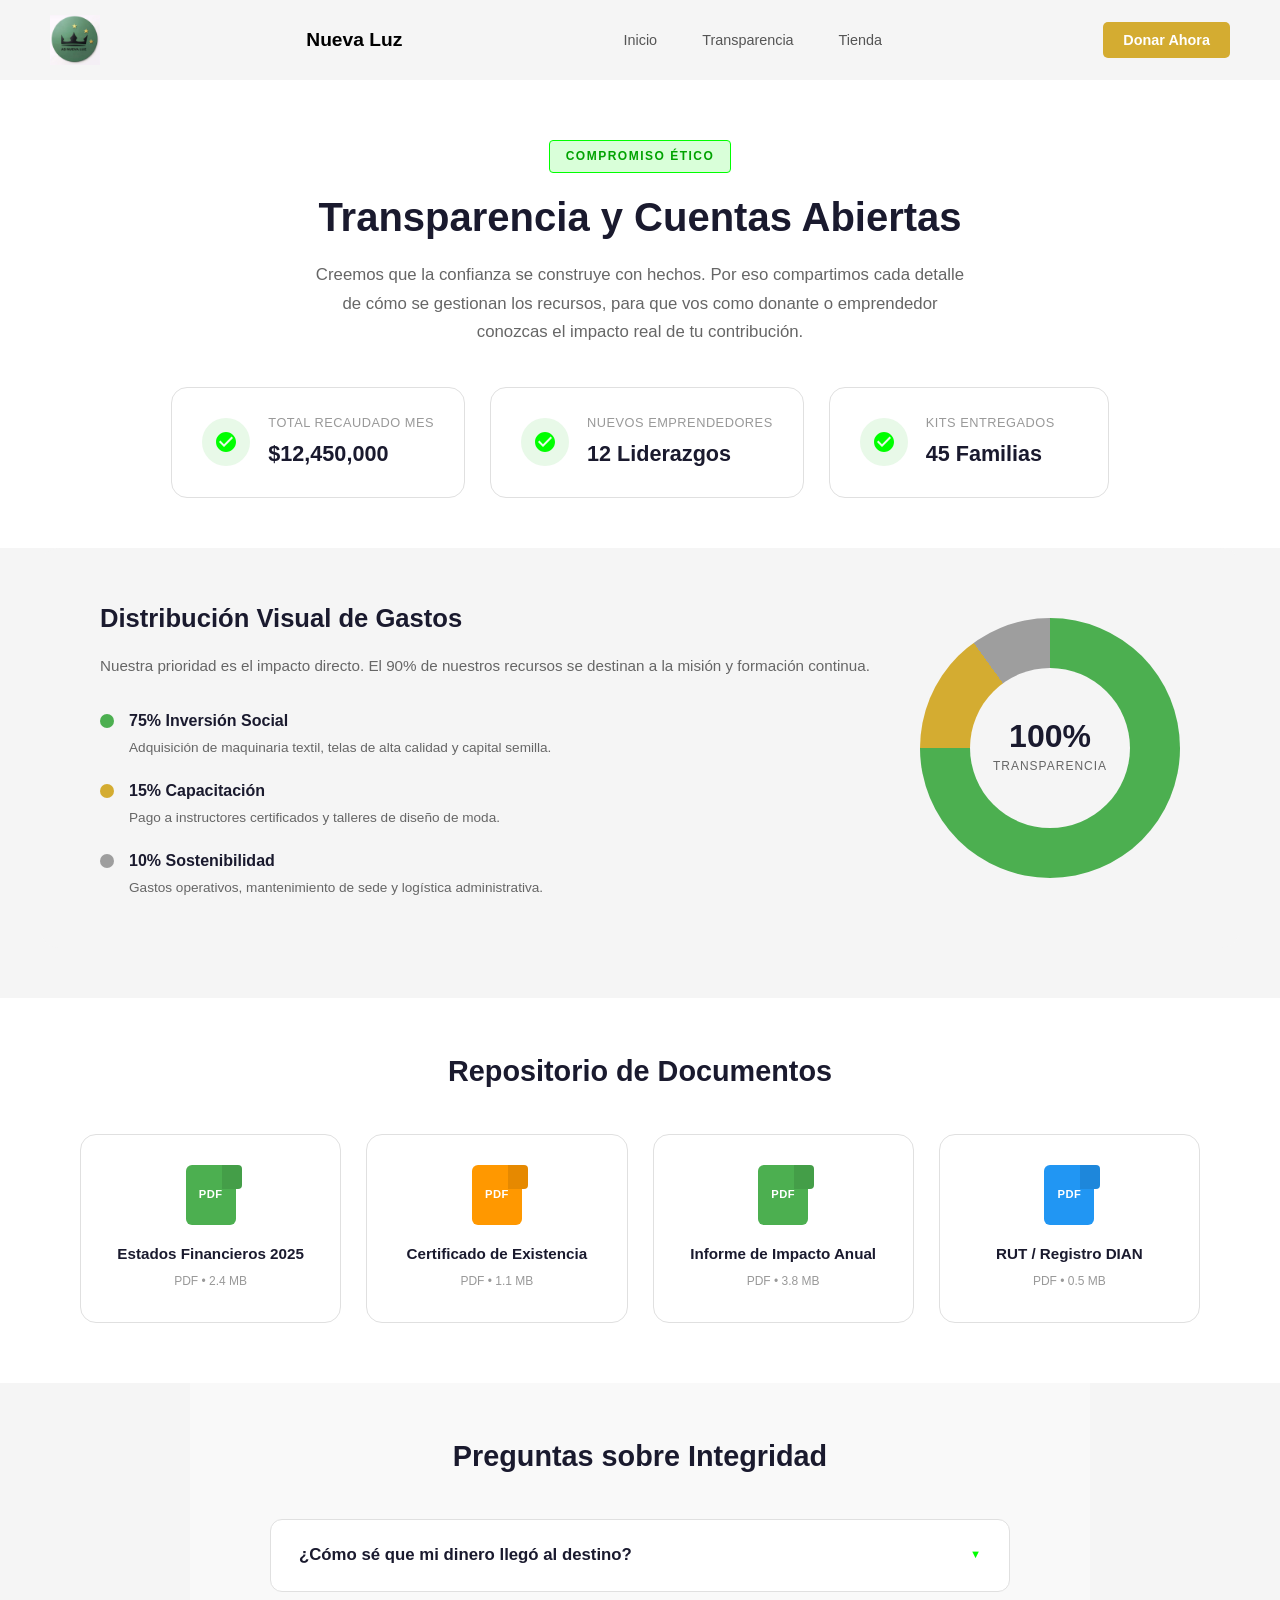
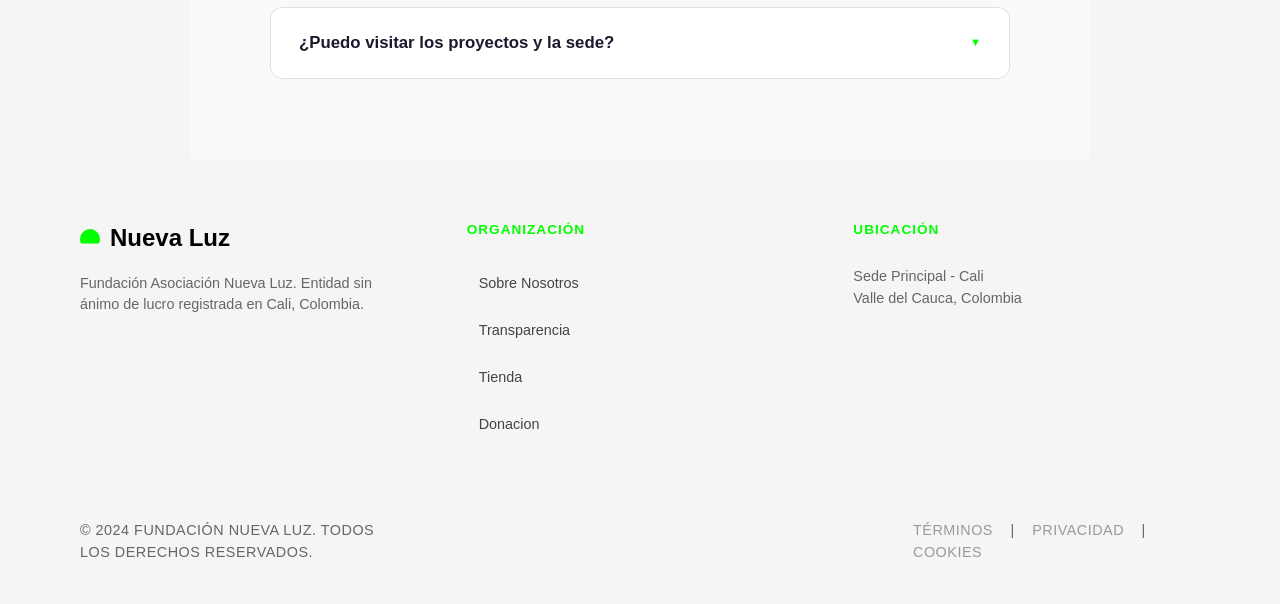
==== transparencia.html @ f875e0f9 "Initial commit" ====
<!DOCTYPE html>
<html lang="es">
<head>
    <meta charset="utf-8"/>
    <meta content="width=device-width, initial-scale=1.0" name="viewport"/>
    <link rel="stylesheet" href="css/plantilla/footer.css">
    <link rel="stylesheet" href="css/plantilla/navbar.css">
    <link rel="stylesheet" href="css/index.css">
    <link rel="stylesheet" href="css/transparencia.css">
    <link rel="icon" type="image/x-icon" href="img/logo.ico">
    <script src="js/funciones.js" defer></script>
    <title>ASNUEVALUZ</title>
</head>
<body>
    <header>
        <div id="navbar-dinamico"></div>
    </header>
    <main>
        <div class="transparencia-hero">
            <p class="hero-tag">COMPROMISO ÉTICO</p>
            <h1>Transparencia y Cuentas Abiertas</h1>
            <p class="hero-description">Creemos que la confianza se construye con hechos. Por eso compartimos cada detalle de cómo se gestionan los recursos, para que vos como donante o emprendedor conozcas el impacto real de tu contribución.</p>
        </div>

        <div class="stats-container">
            <div class="stat-card">
                <div class="stat-icon"></div>
                <div class="stat-content">
                    <p>Total Recaudado Mes</p>
                    <h3>$12,450,000</h3>
                </div>
            </div>
            <div class="stat-card">
                <div class="stat-icon"></div>
                <div class="stat-content">
                    <p>Nuevos Emprendedores</p>
                    <h3>12 Liderazgos</h3>
                </div>
            </div>
            <div class="stat-card">
                <div class="stat-icon"></div>
                <div class="stat-content">
                    <p>Kits Entregados</p>
                    <h3>45 Familias</h3>
                </div>
            </div>
        </div>

        <div class="gastos-container">
            <div class="gastos-info">
                <h2>Distribución Visual de Gastos</h2>
                <p>Nuestra prioridad es el impacto directo. El 90% de nuestros recursos se destinan a la misión y formación continua.</p>
                <div class="gastos-list">
                    <div class="gasto-item social">
                        <span class="gasto-indicator"></span>
                        <div class="gasto-text">
                            <h4>75% Inversión Social</h4>
                            <p>Adquisición de maquinaria textil, telas de alta calidad y capital semilla.</p>
                        </div>
                    </div>
                    <div class="gasto-item capacitacion">
                        <span class="gasto-indicator"></span>
                        <div class="gasto-text">
                            <h4>15% Capacitación</h4>
                            <p>Pago a instructores certificados y talleres de diseño de moda.</p>
                        </div>
                    </div>
                    <div class="gasto-item sostenibilidad">
                        <span class="gasto-indicator"></span>
                        <div class="gasto-text">
                            <h4>10% Sostenibilidad</h4>
                            <p>Gastos operativos, mantenimiento de sede y logística administrativa.</p>
                        </div>
                    </div>
                </div>
            </div>
            <div class="gastos-chart">
                <div class="donut-chart">
                    <div class="donut-center">
                        <span class="donut-percent">100%</span>
                        <span class="donut-label">Transparencia</span>
                    </div>
                </div>
            </div>
        </div>

        <div class="documentos-container">
            <h2>Repositorio de Documentos</h2>
            <div class="documentos-grid">
                <div class="documento-card">
                    <div class="doc-icon green">
                        <span>PDF</span>
                    </div>
                    <h4>Estados Financieros 2025</h4>
                    <p class="doc-info">PDF • 2.4 MB</p>
                </div>
                <div class="documento-card">
                    <div class="doc-icon orange">
                        <span>PDF</span>
                    </div>
                    <h4>Certificado de Existencia</h4>
                    <p class="doc-info">PDF • 1.1 MB</p>
                </div>
                <div class="documento-card">
                    <div class="doc-icon green">
                        <span>PDF</span>
                    </div>
                    <h4>Informe de Impacto Anual</h4>
                    <p class="doc-info">PDF • 3.8 MB</p>
                </div>
                <div class="documento-card">
                    <div class="doc-icon blue">
                        <span>PDF</span>
                    </div>
                    <h4>RUT / Registro DIAN</h4>
                    <p class="doc-info">PDF • 0.5 MB</p>
                </div>
            </div>
        </div>

        <div class="faq-container">
            <h2>Preguntas sobre Integridad</h2>
            <div class="faq-list">
                <details class="faq-item">
                    <summary>¿Cómo sé que mi dinero llegó al destino?</summary>
                    <div class="faq-answer">
                        <p>Cada donación se registra en nuestro sistema contable y se vincula directamente a un proyecto específico. Emitimos certificados de donación y publicamos informes trimestrales de ejecución de gasto donde puedes ver la compra de insumos y materiales con sus respectivas facturas.</p>
                    </div>
                </details>
                <details class="faq-item">
                    <summary>¿Puedo visitar los proyectos y la sede?</summary>
                    <div class="faq-answer">
                        <p>¡Absolutamente! Tenemos una política de puertas abiertas. Puedes agendar una visita a nuestra sede en Cali para conocer a los emprendedores y ver las máquinas de coser en funcionamiento. Creemos que la transparencia se vive en el terreno.</p>
                    </div>
                </details>
            </div>
        </div>
    </main>
    <div id="footer-dinamico"></div>
</body>
</html>
---- css/plantilla/footer.css ----
footer {
    background-color: #F5F5F5;
    padding: 60px 80px 40px 80px;
    font-family: 'Arial', sans-serif;
    color: #333;
}

/* Contenedor principal */
footer > div:first-child {
    display: flex;
    justify-content: space-between;
    align-items: flex-start;
    flex-wrap: wrap;
    gap: 40px;
    margin-bottom: 40px;
}

/* Estilo para cada columna */
footer div > div {
    flex: 1;
    min-width: 250px;
}

/* Espacio del logo y la descripcion */
footer h2 {
    font-size: 1.5rem;
    margin-bottom: 15px;
    color: #000;
    display: flex;
    align-items: center;
}

footer h2::before {
    content: '';
    display: inline-block;
    width: 20px;
    height: 20px;
    background-color: #00FF00; 
    border-radius: 50%;
    margin-right: 10px;
    clip-path: polygon(0% 0%, 100% 0%, 100% 75%, 0% 75%);
}

footer p {
    font-size: 0.9rem;
    line-height: 1.5;
    color: #666;
    max-width: 300px;
}

/* --- Colo de los titulos*/
footer h5 {
    color: #00FF00; 
    text-transform: uppercase;
    letter-spacing: 1px;
    font-size: 0.85rem;
    margin-bottom: 25px;
}

/* Quitar efecto lista */
footer ul {
    list-style: none;
    padding: 0;
    margin: 0;
}

footer ul li {
    margin-bottom: 12px;
}

footer ul li a {
    text-decoration: none;
    color: #444;
    font-size: 0.9rem;
    padding: 6px 12px; /* Espacio para el efecto de botón */
    border-radius: 5px;
    display: inline-block; /* Para que el fondo cubra bien el área */
    transition: all 0.3s ease;
}

/* Hover estilo boton verde */
footer ul li a:hover {
    background-color: #00FF00;
    color: #000;
}

/* CSS derechos de autor */
footer hr {
    border: 0;
    border-top: 1px solid #f0f0f0;
    margin-bottom: 25px;
}

footer > div:last-child {
    display: flex;
    justify-content: space-between;
    align-items: center;
    font-size: 0.75rem;
    color: #999;
    text-transform: uppercase;
    letter-spacing: 0.5px;
}

footer > div:last-child a {
    text-decoration: none;
    color: #999;
    margin: 0 5px;
    padding: 4px 8px; /* Espacio para el efecto de botón */
    border-radius: 4px;
    transition: all 0.3s ease;
}

/* Hover para enlaces de términos/cookies */
footer > div:last-child a:hover {
    background-color: #00FF00;
    color: #000;
}

/* Ajuste para dispositivos móviles */
@media (max-width: 768px) {
    footer {
        padding: 40px 20px;
    }
    footer > div:last-child {
        flex-direction: column;
        gap: 15px;
        text-align: center;
    }
}
---- css/plantilla/navbar.css ----
nav {
    display: flex;
    justify-content: space-between;
    align-items: center;
    padding: 15px 50px;
    background-color: #F5F5F5;
    font-family: 'Arial', sans-serif;
}

/* Estilo del Logo */
nav h2 {
    font-size: 1.2rem;
    color: #000;
    margin: 0;
}

/* Estilos de la lista (Menú central) */
nav ul {
    display: flex;
    list-style: none;
    margin: 0;
    padding: 0;
    gap: 15px; /* Espaciado entre los botones */
}

nav ul li a {
    text-decoration: none;
    color: #555;
    font-size: 0.9rem;
    font-weight: 500;
    padding: 8px 15px; /* Espaciado el cual hace que el hover tenfa un efecto visual tipo boton */
    border-radius: 5px;
    transition: all 0.5s ease; /* Transicion suave para color y fondo */
}

/* Coadigo dfel hover para las listas */
nav ul li a:hover {
    background-color: #00FF00; 
    color: #000;               
}

/* Css del boton de "Donar Ahora" */
a {
    text-decoration: none;
}
nav button {
    background-color: #d4ac31; 
    color: white;
    border: none;
    padding: 10px 20px;
    border-radius: 5px;
    font-weight: bold;
    cursor: pointer;
    font-size: 0.9rem;
    display: flex;
    align-items: center;
    gap: 8px; 
    transition: all 0.3s ease;
}

/* Hover del boton Donar ahora */
nav button:hover {
    background-color: #00FF00; /* El mismo verde */
    color: #000;
}
---- css/index.css ----
* {
    box-sizing: border-box;
    margin: 0;
    padding: 0;
}

body {
    font-family: 'Arial', sans-serif;
    color: #333;
}

.hero-container {
    height: 80vh; 
    background: linear-gradient(rgba(0, 0, 0, 0.7), rgba(0, 0, 0, 0.7)), url(../img/imagen-ejecutivos.png); 
    background-size: cover;
    background-position: center;
    display: flex;
    align-items: center;
    padding: 0 8%;
    color: #F5F5F5;
}

.hero-content {
    max-width: 700px;
}

.location-tag {
    background-color: rgba(0, 128, 0, 0.3);
    border: 1px solid #00FF00;
    color: #00FF00;
    display: inline-block;
    padding: 6px 14px;
    font-size: 0.85rem;
    font-weight: bold;
    text-transform: uppercase;
    margin-bottom: 20px;
    border-radius: 20px;
}

.hero-content h1 {
    font-size: 3.5rem;
    line-height: 1.1;
    margin-bottom: 20px;
    font-weight: 800;
}

.hero-content h1 span {
    color: #00FF00;
}

.hero-description {
    font-size: 1.1rem;
    line-height: 1.6;
    margin-bottom: 35px;
    color: #efefef;
}

.hero-buttons {
    display: flex;
    gap: 20px;
}

.btn-primary {
    background-color: #00FF00;
    color: #000;
    border: none;
    padding: 15px 30px;
    border-radius: 8px;
    font-weight: bold;
    font-size: 1rem;
    cursor: pointer;
    display: flex;
    align-items: center;
    gap: 10px;
    transition: transform 0.2s, background-color 0.3s;
}

.btn-primary:hover {
    background-color: #00cc00;
    transform: translateY(-3px);
}

.btn-secondary {
    background-color: rgba(255, 255, 255, 0.1);
    color: white;
    border: 1px solid rgba(255, 255, 255, 0.4);
    padding: 15px 30px;
    border-radius: 8px;
    font-weight: bold;
    font-size: 1rem;
    cursor: pointer;
    backdrop-filter: blur(5px);
    transition: all 0.3s;
}

.btn-secondary:hover {
    background-color: white;
    color: black;
}

.mision-container {
    background-color: #f8f5f0;
    padding: 80px 8%;
    text-align: center;
}

.mision-container > section:first-child {
    max-width: 800px;
    margin: 0 auto 50px auto;
}

.mision-container h2 {
    font-size: 2.2rem;
    color: #000;
    margin-bottom: 15px;
}

.mision-container p {
    color: #666;
    font-size: 1.1rem;
    line-height: 1.5;
}

.mision-container > section:last-child {
    display: flex;
    justify-content: center;
    gap: 30px;
    flex-wrap: wrap;
    max-width: 1200px;
    margin: 0 auto;
}

.mision-container article {
    background-color: #ffffff;
    border: 1px solid #e0e0e0;
    border-radius: 20px; 
    padding: 40px 30px;
    flex: 1;
    min-width: 300px;
    text-align: left; 
    transition: transform 0.3s ease, box-shadow 0.3s ease;
}

.mision-container article:hover {
    transform: translateY(-5px);
    box-shadow: 0 10px 20px rgba(0,0,0,0.08);
}

.mision-container article::before {
    content: '';
    display: block;
    width: 50px;
    height: 50px;
    background-color: #e8f9e8; 
    border-radius: 12px;
    margin-bottom: 25px;
}

.mision-container article h3 {
    font-size: 1.3rem;
    margin-bottom: 15px;
    color: #000;
}

.transparencia-container {
    display: flex;
    padding: 80px 8%;
    gap: 50px;
    align-items: center;
    background-color: #ffffff;
    max-width: 1400px;
    margin: 0 auto;
}

.transparencia-texto {
    flex: 1;
    min-width: 300px;
}

.transparencia-texto h2 {
    font-size: 2.2rem;
    margin-bottom: 20px;
}

.transparencia-texto p {
    font-size: 1.1rem;
    color: #555;
    margin-bottom: 30px;
    line-height: 1.6;
}

.transparencia-tarjetas {
    flex: 1;
    display: flex;
    flex-direction: column;
    gap: 20px;
    min-width: 300px;
}

.card-stat {
    background-color: #f8f5f0;
    padding: 30px;
    border-radius: 15px;
    border-left: 5px solid #00FF00;
}

.card-stat h4 {
    font-size: 1.2rem;
    margin-bottom: 15px;
}

.card-stat ul {
    list-style: none;
    margin-bottom: 15px;
}

.card-stat li {
    margin-bottom: 8px;
    color: #555;
}

.card-stat blockquote {
    font-style: italic;
    color: #666;
    border-top: 1px solid #ddd;
    padding-top: 15px;
    margin-top: 15px;
}

.card-stat cite {
    display: block;
    margin-top: 10px;
    font-weight: bold;
    font-size: 0.9rem;
}

.tienda-container {
    padding: 80px 8%;
    background-color: #f8f5f0;
    text-align: center;
}

.tienda-header {
    margin-bottom: 50px;
}

.tienda-header h2 {
    font-size: 2.2rem;
    margin-bottom: 15px;
}

.tienda-grid {
    display: grid;
    grid-template-columns: repeat(auto-fit, minmax(300px, 1fr));
    gap: 30px;
    max-width: 1200px;
    margin: 0 auto;
}

.producto-card {
    background: #ffffff;
    border-radius: 15px;
    overflow: hidden;
    box-shadow: 0 4px 15px rgba(0,0,0,0.05);
    transition: transform 0.3s ease;
    text-align: left;
    display: flex;
    flex-direction: column;
}

.producto-card:hover {
    transform: translateY(-5px);
}

.producto-card img {
    width: 100%;
    height: 250px;
    object-fit: cover;
}

.producto-info {
    padding: 25px;
    display: flex;
    flex-direction: column;
    flex-grow: 1;
}

.producto-info h3 {
    font-size: 1.2rem;
    margin-bottom: 10px;
}

.producto-info p {
    font-size: 0.95rem;
    color: #666;
    margin-bottom: 15px;
    flex-grow: 1;
}

.precio {
    font-size: 1.3rem !important;
    font-weight: bold;
    color: #000 !important;
    margin-bottom: 20px !important;
}

.boton-whatsapp {
    display: block;
    background-color: #00FF00;
    color: #000;
    text-align: center;
    padding: 12px;
    border-radius: 8px;
    font-weight: bold;
    text-decoration: none;
    font-size: 0.9rem;
    transition: background-color 0.3s;
    border: none;
}

.boton-whatsapp:hover {
    background-color: #128C7E;
}

.portal-container {
    display: flex;
    padding: 80px 8%;
    gap: 50px;
    align-items: center;
    background-color: #111111;
    color: white;
}

.portal-texto {
    flex: 1;
    min-width: 300px;
}

.portal-texto h2 {
    font-size: 2.5rem;
    margin-bottom: 20px;
}

.portal-texto p {
    font-size: 1.1rem;
    color: #ccc;
    margin-bottom: 30px;
    line-height: 1.6;
}

.donantes-tag {
    display: inline-block;
    background: rgba(0, 255, 0, 0.2);
    color: #00FF00;
    padding: 8px 16px;
    border-radius: 20px;
    font-weight: bold;
}

.portal-formulario {
    flex: 1;
    min-width: 300px;
    background-color: #222222;
    padding: 40px;
    border-radius: 20px;
    box-shadow: 0 10px 30px rgba(0,0,0,0.5);
}

.portal-formulario h3 {
    font-size: 1.5rem;
    margin-bottom: 25px;
    text-align: center;
}

.form-group {
    margin-bottom: 20px;
}

.form-group label {
    display: block;
    margin-bottom: 8px;
    font-size: 0.9rem;
    color: #aaa;
}

.form-group input {
    width: 100%;
    padding: 12px 15px;
    border-radius: 8px;
    border: 1px solid #444;
    background-color: #333;
    color: white;
    font-size: 1rem;
}

.form-group input:focus {
    outline: none;
    border-color: #00FF00;
}

.link-olvido {
    display: block;
    text-align: center;
    color: #aaa;
    text-decoration: none;
    font-size: 0.9rem;
    margin-top: 15px;
    transition: color 0.3s;
}

.link-olvido:hover {
    color: #00FF00;
}

@media (max-width: 900px) {
    .transparencia-container,
    .portal-container {
        flex-direction: column;
        text-align: center;
    }
    
    .hero-content h1 {
        font-size: 2.5rem;
    }
    
    .hero-buttons {
        flex-direction: column;
    }
    
    .hero-container {
        text-align: center;
        justify-content: center;
    }
}
---- css/transparencia.css ----
*{
    margin: 0;
    padding: 0;
    box-sizing: border-box;
}

body {
    font-family: 'Arial', sans-serif;
    background-color: #F5F5F5;
    color: #333;
    line-height: 1.6;
}

.transparencia-hero {
    text-align: center;
    padding: 60px 80px 40px;
    background-color: #ffffff;
}

.transparencia-hero .hero-tag {
    display: inline-block;
    background-color: rgba(0, 255, 0, 0.15);
    border: 1px solid #00FF00;
    color: #00a300;
    padding: 6px 16px;
    font-size: 0.75rem;
    font-weight: 700;
    text-transform: uppercase;
    letter-spacing: 1.5px;
    margin-bottom: 20px;
    border-radius: 4px;
}

.transparencia-hero h1 {
    font-size: 2.5rem;
    font-weight: 800;
    color: #1a1a2e;
    margin-bottom: 20px;
    line-height: 1.2;
}

.transparencia-hero .hero-description {
    font-size: 1.05rem;
    color: #666;
    max-width: 650px;
    margin: 0 auto;
    line-height: 1.7;
}

.stats-container {
    display: flex;
    justify-content: center;
    gap: 25px;
    padding: 0 80px 50px;
    background-color: #ffffff;
}

.stat-card {
    background: #ffffff;
    border: 1px solid #e0e0e0;
    border-radius: 16px;
    padding: 25px 30px;
    display: flex;
    align-items: center;
    gap: 18px;
    min-width: 280px;
    transition: transform 0.3s ease, box-shadow 0.3s ease;
}

.stat-card:hover {
    transform: translateY(-3px);
    box-shadow: 0 8px 20px rgba(0, 0, 0, 0.08);
}

.stat-icon {
    width: 48px;
    height: 48px;
    background-color: #e8f9e8;
    border-radius: 50%;
    flex-shrink: 0;
    background-image: url("data:image/svg+xml,%3Csvg xmlns='http://www.w3.org/2000/svg' viewBox='0 0 24 24' fill='%2300FF00'%3E%3Cpath d='M12 2C6.48 2 2 6.48 2 12s4.48 10 10 10 10-4.48 10-10S17.52 2 12 2zm-2 15l-5-5 1.41-1.41L10 14.17l7.59-7.59L19 8l-9 9z'/%3E%3C/svg%3E");
    background-repeat: no-repeat;
    background-position: center;
    background-size: 24px;
}

.stat-content p {
    font-size: 0.8rem;
    color: #999;
    text-transform: uppercase;
    letter-spacing: 0.5px;
    margin-bottom: 4px;
}

.stat-content h3 {
    font-size: 1.35rem;
    font-weight: 700;
    color: #1a1a2e;
}

.gastos-container {
    display: flex;
    justify-content: space-between;
    align-items: center;
    gap: 50px;
    background-color: #f5f5f5;
    border-radius: 20px;
    padding: 50px 60px;
    margin: 0 80px 50px;
    max-width: 1200px;
    margin-left: auto;
    margin-right: auto;
}

.gastos-info {
    flex: 1;
}

.gastos-info h2 {
    font-size: 1.6rem;
    font-weight: 800;
    color: #1a1a2e;
    margin-bottom: 15px;
}

.gastos-info > p {
    font-size: 0.95rem;
    color: #666;
    margin-bottom: 30px;
    line-height: 1.6;
}

.gastos-list {
    display: flex;
    flex-direction: column;
    gap: 20px;
}

.gasto-item {
    display: flex;
    align-items: flex-start;
    gap: 15px;
}

.gasto-indicator {
    width: 14px;
    height: 14px;
    border-radius: 50%;
    flex-shrink: 0;
    margin-top: 6px;
}

.gasto-item.social .gasto-indicator {
    background-color: #4CAF50;
}

.gasto-item.capacitacion .gasto-indicator {
    background-color: #d4ac31;
}

.gasto-item.sostenibilidad .gasto-indicator {
    background-color: #9e9e9e;
}

.gasto-text h4 {
    font-size: 1rem;
    font-weight: 700;
    color: #1a1a2e;
    margin-bottom: 4px;
}

.gasto-text p {
    font-size: 0.85rem;
    color: #666;
    line-height: 1.5;
}

/* Donut Chart */
.gastos-chart {
    flex-shrink: 0;
    display: flex;
    justify-content: center;
    align-items: center;
}

.donut-chart {
    width: 260px;
    height: 260px;
    border-radius: 50%;
    background: conic-gradient(
        #4CAF50 0deg 270deg,
        #d4ac31 270deg 324deg,
        #9e9e9e 324deg 360deg
    );
    position: relative;
    display: flex;
    justify-content: center;
    align-items: center;
}

.donut-center {
    position: absolute;
    width: 160px;
    height: 160px;
    background-color: #f5f5f5;
    border-radius: 50%;
    display: flex;
    flex-direction: column;
    justify-content: center;
    align-items: center;
}

.donut-percent {
    font-size: 2rem;
    font-weight: 800;
    color: #1a1a2e;
    line-height: 1;
}

.donut-label {
    font-size: 0.75rem;
    color: #666;
    text-transform: uppercase;
    letter-spacing: 1px;
    margin-top: 5px;
}

.documentos-container {
    text-align: center;
    padding: 50px 80px 60px;
    background-color: #ffffff;
}

.documentos-container h2 {
    font-size: 1.8rem;
    font-weight: 800;
    color: #1a1a2e;
    margin-bottom: 40px;
}

.documentos-grid {
    display: grid;
    grid-template-columns: repeat(4, 1fr);
    gap: 25px;
    max-width: 1200px;
    margin: 0 auto;
}

.documento-card {
    background: #ffffff;
    border: 1px solid #e0e0e0;
    border-radius: 16px;
    padding: 30px 20px;
    text-align: center;
    transition: transform 0.3s ease, box-shadow 0.3s ease;
    cursor: pointer;
}

.documento-card:hover {
    transform: translateY(-3px);
    box-shadow: 0 8px 20px rgba(0, 0, 0, 0.08);
    border-color: #00FF00;
}

.doc-icon {
    width: 50px;
    height: 60px;
    margin: 0 auto 18px;
    border-radius: 6px;
    display: flex;
    flex-direction: column;
    justify-content: center;
    align-items: center;
    position: relative;
}

.doc-icon::before {
    content: '';
    position: absolute;
    top: 0;
    right: -6px;
    width: 20px;
    height: 24px;
    background: inherit;
    border-radius: 0 4px 4px 0;
    filter: brightness(0.9);
}

.doc-icon.green {
    background-color: #4CAF50;
}

.doc-icon.orange {
    background-color: #ff9800;
}

.doc-icon.blue {
    background-color: #2196F3;
}

.doc-icon span {
    color: white;
    font-size: 0.7rem;
    font-weight: 700;
    letter-spacing: 0.5px;
}

.documento-card h4 {
    font-size: 0.95rem;
    font-weight: 600;
    color: #1a1a2e;
    margin-bottom: 8px;
    line-height: 1.4;
}

.doc-info {
    font-size: 0.75rem;
    color: #999;
}

.faq-container {
    padding: 50px 80px 80px;
    max-width: 900px;
    margin: 0 auto;
    background-color: #f9f9f9;
}

.faq-container h2 {
    font-size: 1.8rem;
    font-weight: 800;
    color: #1a1a2e;
    text-align: center;
    margin-bottom: 40px;
}

.faq-list {
    display: flex;
    flex-direction: column;
    gap: 15px;
}

.faq-item {
    background: #ffffff;
    border: 1px solid #e0e0e0;
    border-radius: 12px;
    overflow: hidden;
    transition: box-shadow 0.3s ease;
}

.faq-item:hover {
    box-shadow: 0 4px 12px rgba(0, 0, 0, 0.06);
}

.faq-item summary {
    padding: 22px 28px;
    font-size: 1.05rem;
    font-weight: 600;
    color: #1a1a2e;
    cursor: pointer;
    display: flex;
    justify-content: space-between;
    align-items: center;
    list-style: none;
}

.faq-item summary::-webkit-details-marker {
    display: none;
}

.faq-item summary::after {
    content: '▼';
    font-size: 0.7rem;
    color: #00FF00;
    transition: transform 0.3s ease;
    flex-shrink: 0;
    margin-left: 15px;
}

.faq-item[open] summary::after {
    transform: rotate(180deg);
}

.faq-answer {
    padding: 0 28px 25px;
}

.faq-answer p {
    font-size: 0.95rem;
    color: #555;
    line-height: 1.7;
}

@media (max-width: 1024px) {
    .gastos-container {
        flex-direction: column;
        text-align: center;
        padding: 40px 30px;
        margin: 0 30px 50px;
    }

    .gastos-list {
        align-items: center;
    }

    .gasto-item {
        text-align: left;
    }

    .gastos-chart {
        margin-top: 20px;
    }
}

@media (max-width: 768px) {
    .transparencia-hero {
        padding: 40px 20px 30px;
    }

    .transparencia-hero h1 {
        font-size: 2rem;
    }

    .stats-container {
        flex-direction: column;
        padding: 0 20px 40px;
        align-items: center;
    }

    .stat-card {
        width: 100%;
        max-width: 350px;
    }

    .documentos-container {
        padding: 40px 20px;
    }

    .documentos-grid {
        grid-template-columns: repeat(2, 1fr);
        gap: 15px;
    }

    .faq-container {
        padding: 40px 20px 60px;
    }

    .faq-item summary {
        font-size: 1rem;
        padding: 18px 20px;
    }

    .faq-answer {
        padding: 0 20px 20px;
    }
}

@media (max-width: 480px) {
    .documentos-grid {
        grid-template-columns: 1fr;
    }

    .donut-chart {
        width: 200px;
        height: 200px;
    }

    .donut-center {
        width: 120px;
        height: 120px;
    }

    .donut-percent {
        font-size: 1.5rem;
    }

    .transparencia-hero h1 {
        font-size: 1.7rem;
    }
}
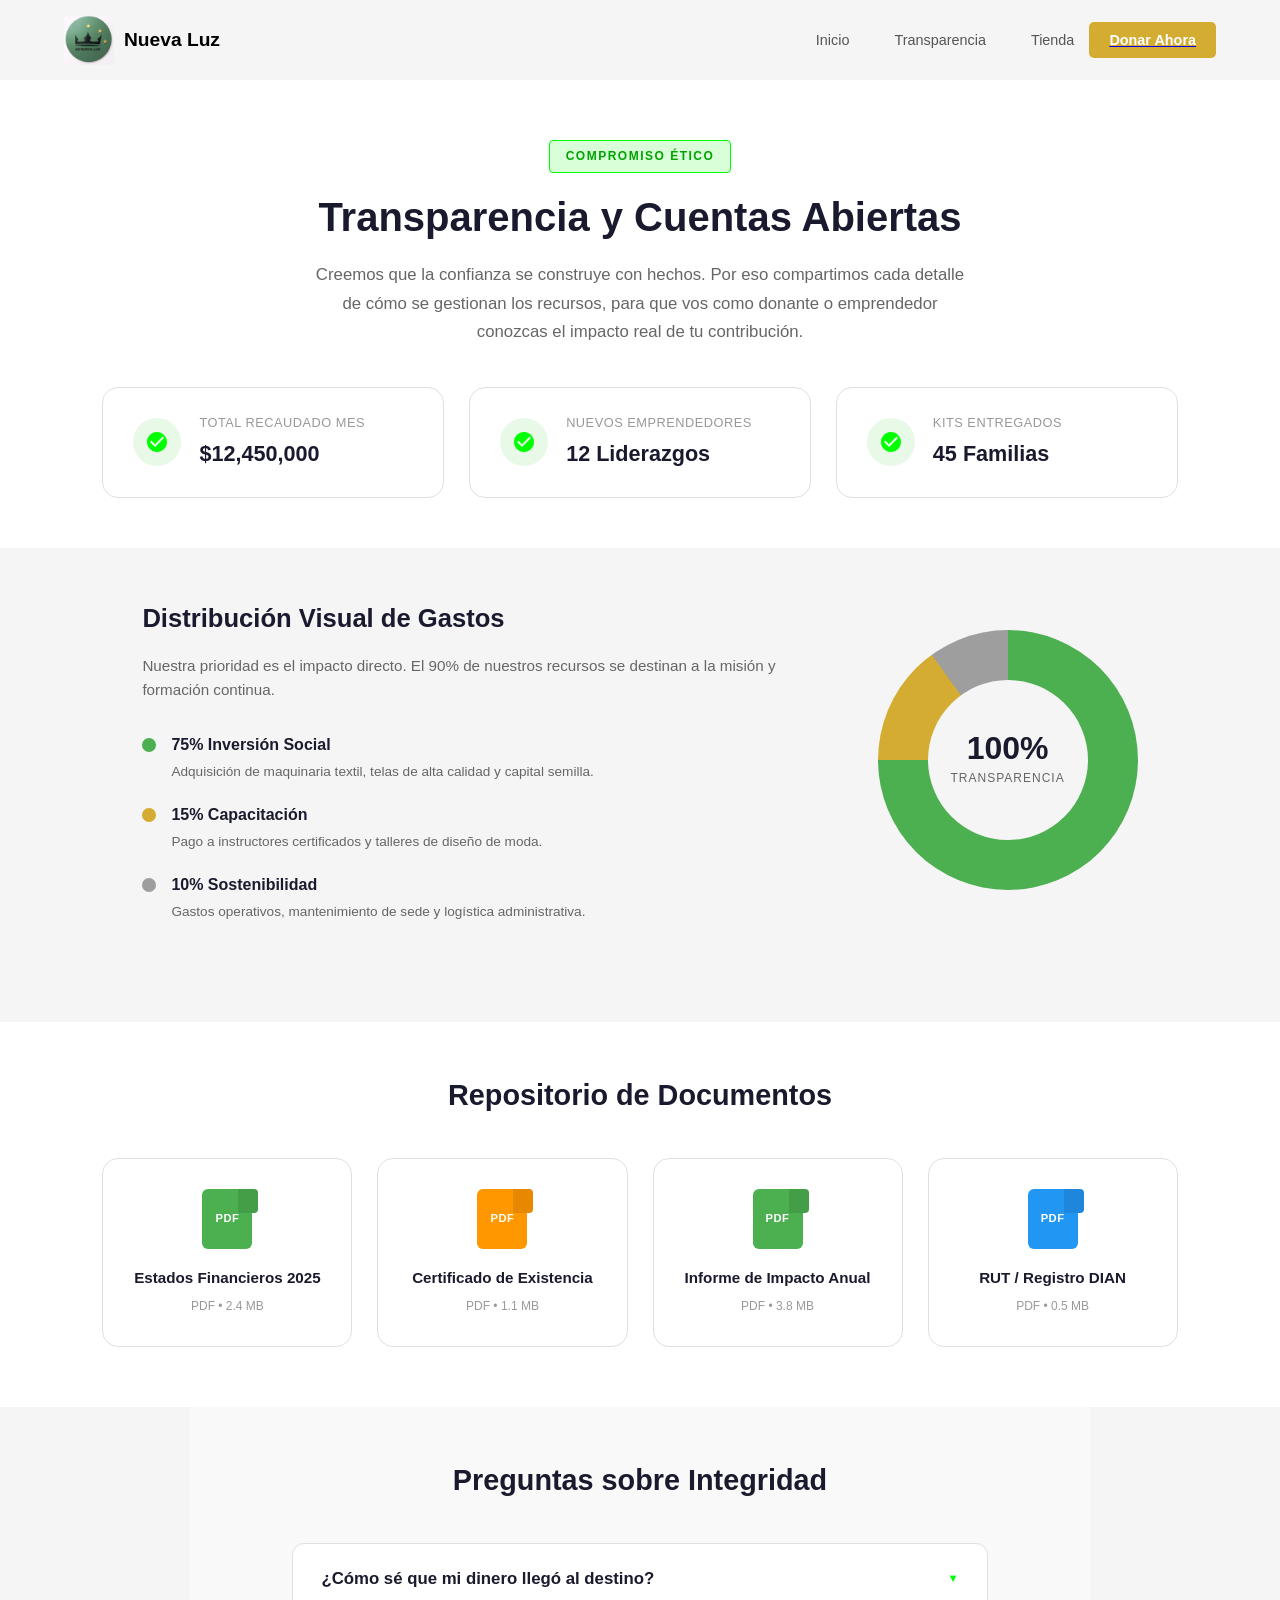
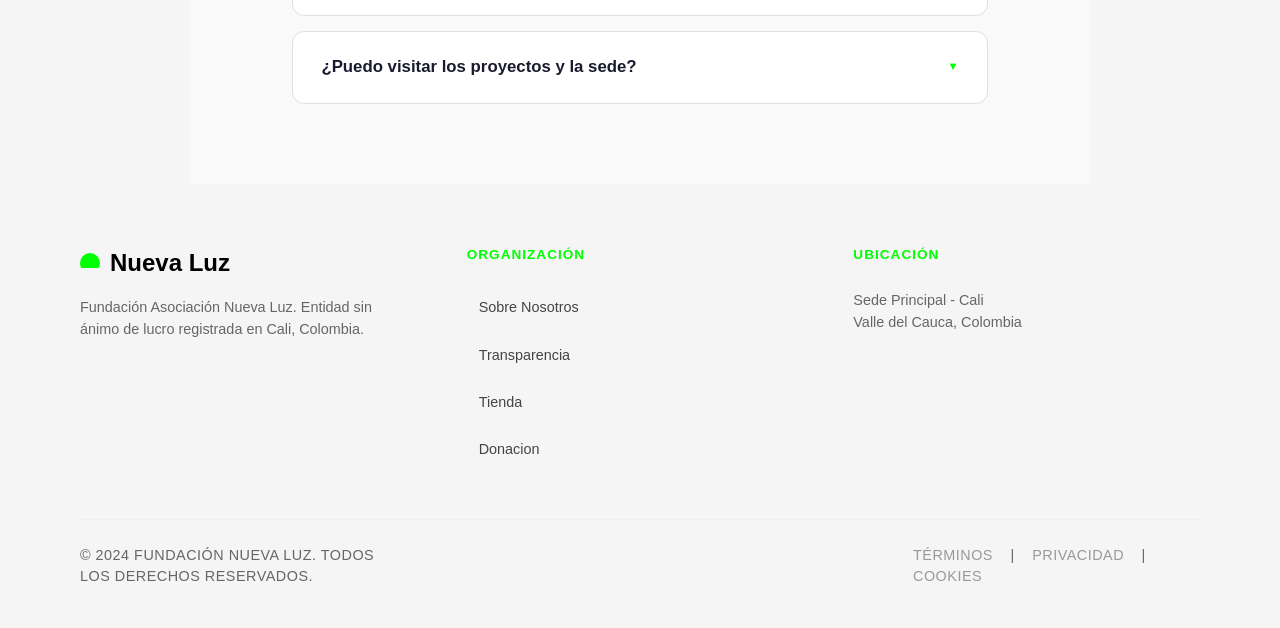
==== commit c5e1b1ed: "feat: implement responsive design for navbar, home, shop, and transparency pages" ====
--- a/transparencia.html
+++ b/transparencia.html
@@ -2,7 +2,7 @@
 <html lang="es">
 <head>
     <meta charset="utf-8"/>
-    <meta content="width=device-width, initial-scale=1.0" name="viewport"/>
+    <meta name="viewport" content="width=device-width, initial-scale=1.0"/>
     <link rel="stylesheet" href="css/plantilla/footer.css">
     <link rel="stylesheet" href="css/plantilla/navbar.css">
     <link rel="stylesheet" href="css/index.css">
@@ -138,4 +138,4 @@
     </main>
     <div id="footer-dinamico"></div>
 </body>
-</html>+</html>
--- a/css/plantilla/navbar.css
+++ b/css/plantilla/navbar.css
@@ -2,9 +2,11 @@
     display: flex;
     justify-content: space-between;
     align-items: center;
-    padding: 15px 50px;
+    padding: 15px 5%;
     background-color: #F5F5F5;
     font-family: 'Arial', sans-serif;
+    position: relative;
+    z-index: 1000;
 }
 
 /* Estilo del Logo */
@@ -12,6 +14,8 @@
     font-size: 1.2rem;
     color: #000;
     margin: 0;
+    flex-grow: 1;
+    margin-left: 10px;
 }
 
 /* Estilos de la lista (Menú central) */
@@ -21,6 +25,10 @@
     margin: 0;
     padding: 0;
     gap: 15px; /* Espaciado entre los botones */
+}
+
+.mobile-only {
+    display: none;
 }
 
 nav ul li a {
@@ -40,10 +48,7 @@
 }
 
 /* Css del boton de "Donar Ahora" */
-a {
-    text-decoration: none;
-}
-nav button {
+nav .nav-button-desktop button {
     background-color: #d4ac31; 
     color: white;
     border: none;
@@ -59,7 +64,93 @@
 }
 
 /* Hover del boton Donar ahora */
-nav button:hover {
+nav .nav-button-desktop button:hover {
     background-color: #00FF00; /* El mismo verde */
     color: #000;
-}+}
+
+/* Hamburger Menu */
+.hamburger {
+    display: none;
+    flex-direction: column;
+    justify-content: space-between;
+    width: 30px;
+    height: 21px;
+    background: transparent;
+    border: none;
+    cursor: pointer;
+    padding: 0;
+    z-index: 10;
+}
+
+.hamburger span {
+    width: 100%;
+    height: 3px;
+    background-color: #333;
+    border-radius: 10px;
+    transition: all 0.3s linear;
+}
+
+/* Responsividad */
+@media (max-width: 768px) {
+    nav {
+        padding: 15px 20px;
+    }
+
+    .hamburger {
+        display: flex;
+    }
+
+    nav ul {
+        display: none; /* Oculto por defecto en móvil */
+        flex-direction: column;
+        position: absolute;
+        top: 100%;
+        left: 0;
+        width: 100%;
+        background-color: #F5F5F5;
+        padding: 20px 0;
+        box-shadow: 0 5px 10px rgba(0,0,0,0.1);
+    }
+
+    nav ul.active {
+        display: flex;
+    }
+
+    nav ul li {
+        width: 100%;
+        text-align: center;
+    }
+
+    nav ul li a {
+        display: block;
+        padding: 15px;
+    }
+
+    .nav-button-desktop {
+        display: none;
+    }
+
+    .mobile-only {
+        display: block;
+    }
+
+    .btn-donar-mobile {
+        background-color: #d4ac31;
+        color: white !important;
+        margin: 10px 20px;
+        border-radius: 5px;
+        font-weight: bold;
+    }
+
+    /* Animación Hamburger */
+    .hamburger.active span:nth-child(1) {
+        transform: rotate(45deg) translate(5px, 5px);
+    }
+    .hamburger.active span:nth-child(2) {
+        opacity: 0;
+    }
+    .hamburger.active span:nth-child(3) {
+        transform: rotate(-45deg) translate(7px, -8px);
+    }
+}
--- a/css/index.css
+++ b/css/index.css
@@ -417,18 +417,56 @@
     .portal-container {
         flex-direction: column;
         text-align: center;
+        padding: 40px 5%;
     }
     
     .hero-content h1 {
         font-size: 2.5rem;
     }
     
+    .hero-description {
+        font-size: 1rem;
+    }
+    
     .hero-buttons {
         flex-direction: column;
+        align-items: center;
+    }
+
+    .btn-primary, .btn-secondary {
+        width: 100%;
+        justify-content: center;
     }
     
     .hero-container {
         text-align: center;
         justify-content: center;
-    }
-}+        padding: 0 5%;
+    }
+
+    .mision-container {
+        padding: 60px 5%;
+    }
+
+    .mision-container h2 {
+        font-size: 1.8rem;
+    }
+
+    .tienda-container {
+        padding: 60px 5%;
+    }
+
+    .tienda-grid {
+        grid-template-columns: 1fr;
+    }
+}
+
+@media (max-width: 480px) {
+    .hero-content h1 {
+        font-size: 2rem;
+    }
+
+    .portal-formulario {
+        padding: 30px 20px;
+    }
+}
--- a/css/transparencia.css
+++ b/css/transparencia.css
@@ -13,7 +13,7 @@
 
 .transparencia-hero {
     text-align: center;
-    padding: 60px 80px 40px;
+    padding: 60px 8% 40px;
     background-color: #ffffff;
 }
 
@@ -51,8 +51,9 @@
     display: flex;
     justify-content: center;
     gap: 25px;
-    padding: 0 80px 50px;
+    padding: 0 8% 50px;
     background-color: #ffffff;
+    flex-wrap: wrap;
 }
 
 .stat-card {
@@ -64,6 +65,8 @@
     align-items: center;
     gap: 18px;
     min-width: 280px;
+    flex: 1;
+    max-width: 400px;
     transition: transform 0.3s ease, box-shadow 0.3s ease;
 }
 
@@ -105,8 +108,8 @@
     gap: 50px;
     background-color: #f5f5f5;
     border-radius: 20px;
-    padding: 50px 60px;
-    margin: 0 80px 50px;
+    padding: 50px 8%;
+    margin: 0 8% 50px;
     max-width: 1200px;
     margin-left: auto;
     margin-right: auto;
@@ -227,7 +230,7 @@
 
 .documentos-container {
     text-align: center;
-    padding: 50px 80px 60px;
+    padding: 50px 8% 60px;
     background-color: #ffffff;
 }
 
@@ -240,7 +243,7 @@
 
 .documentos-grid {
     display: grid;
-    grid-template-columns: repeat(4, 1fr);
+    grid-template-columns: repeat(auto-fit, minmax(220px, 1fr));
     gap: 25px;
     max-width: 1200px;
     margin: 0 auto;
@@ -319,7 +322,7 @@
 }
 
 .faq-container {
-    padding: 50px 80px 80px;
+    padding: 50px 8% 80px;
     max-width: 900px;
     margin: 0 auto;
     background-color: #f9f9f9;
@@ -371,7 +374,7 @@
     content: '▼';
     font-size: 0.7rem;
     color: #00FF00;
-    transition: transform 0.3s ease;
+    transition: transform 0.3s ease, -webkit-transform 0.3s ease;
     flex-shrink: 0;
     margin-left: 15px;
 }
@@ -394,8 +397,8 @@
     .gastos-container {
         flex-direction: column;
         text-align: center;
-        padding: 40px 30px;
-        margin: 0 30px 50px;
+        padding: 40px 5%;
+        margin: 0 5% 50px;
     }
 
     .gastos-list {
@@ -413,7 +416,7 @@
 
 @media (max-width: 768px) {
     .transparencia-hero {
-        padding: 40px 20px 30px;
+        padding: 40px 5% 30px;
     }
 
     .transparencia-hero h1 {
@@ -422,7 +425,7 @@
 
     .stats-container {
         flex-direction: column;
-        padding: 0 20px 40px;
+        padding: 0 5% 40px;
         align-items: center;
     }
 
@@ -432,16 +435,16 @@
     }
 
     .documentos-container {
-        padding: 40px 20px;
+        padding: 40px 5%;
     }
 
     .documentos-grid {
-        grid-template-columns: repeat(2, 1fr);
+        grid-template-columns: repeat(auto-fit, minmax(150px, 1fr));
         gap: 15px;
     }
 
     .faq-container {
-        padding: 40px 20px 60px;
+        padding: 40px 5% 60px;
     }
 
     .faq-item summary {
@@ -455,10 +458,6 @@
 }
 
 @media (max-width: 480px) {
-    .documentos-grid {
-        grid-template-columns: 1fr;
-    }
-
     .donut-chart {
         width: 200px;
         height: 200px;
